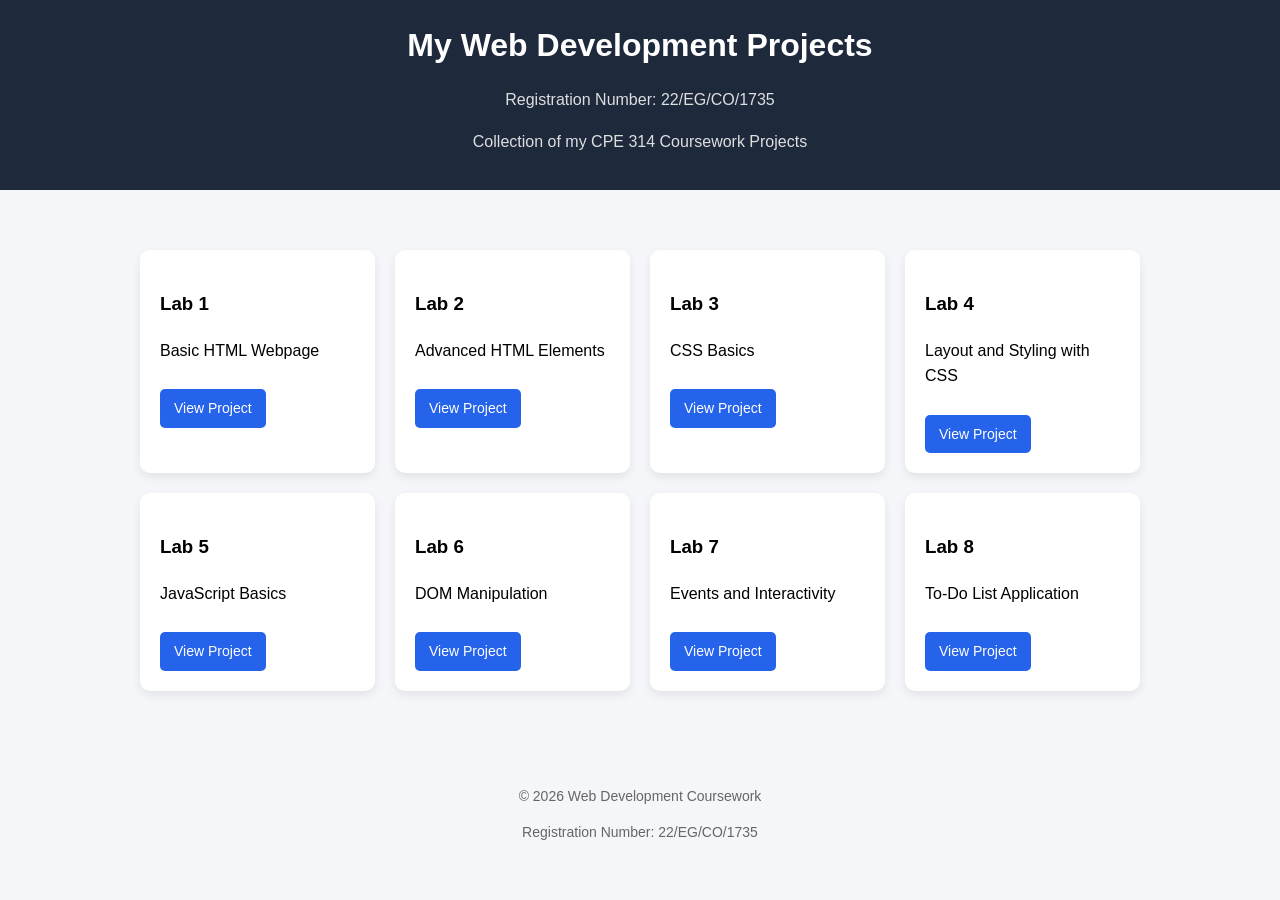
==== index.html @ 14e2ecc7 "Add index.html" ====
﻿<!DOCTYPE html>
<html lang="en">
<head>
    <meta charset="UTF-8">
    <meta name="viewport" content="width=device-width, initial-scale=1.0">

    <title>My Web Development Projects</title>

    <style>
        /* ===== Base Page Styling ===== */
        body {
            font-family: Arial, Helvetica, sans-serif;
            margin: 0;
            background-color: #f4f6f9;
            line-height: 1.6;
        }

        /* ===== Header Section ===== */
        header {
            background-color: #1e293b;
            color: white;
            padding: 20px;
            text-align: center;
        }

        header h1 {
            margin: 0;
        }

        header p {
            opacity: 0.85;
        }

        /* ===== Main Content Container ===== */
        main {
            max-width: 1000px;
            margin: 40px auto;
            padding: 20px;
        }

        /* ===== Projects Grid Layout ===== */
        .projects {
            display: grid;
            grid-template-columns: repeat(auto-fit, minmax(220px, 1fr));
            gap: 20px;
        }

        /* ===== Project Card Styling ===== */
        .card {
            background-color: white;
            padding: 20px;
            border-radius: 10px;
            box-shadow: 0 4px 10px rgba(0, 0, 0, 0.08);
            transition: transform 0.2s, box-shadow 0.2s;
        }

        /* Hover effect */
        .card:hover {
            transform: translateY(-5px);
            box-shadow: 0 8px 20px rgba(0, 0, 0, 0.15);
        }

        /* Project button link */
        .card a {
            text-decoration: none;
            display: inline-block;
            margin-top: 10px;
            padding: 8px 14px;
            background-color: #2563eb;
            color: white;
            border-radius: 5px;
            font-size: 14px;
        }

        .card a:hover {
            background-color: #1d4ed8;
        }

        /* ===== Footer ===== */
        footer {
            text-align: center;
            padding: 20px;
            color: #666;
            font-size: 14px;
        }
    </style>
</head>

<body>
    
    <header>
        <h1>My Web Development Projects</h1>
        <p>Registration Number: 22/EG/CO/1735</p>
        <p>Collection of my CPE 314 Coursework Projects</p>
    </header>

    
    <main>
        <section class="projects">
            
            <div class="card">
                <h3>Lab 1</h3>
                <p>Basic HTML Webpage</p>
                <a href="lab1/index.html">View Project</a>
            </div>

            
            <div class="card">
                <h3>Lab 2</h3>
                <p>Advanced HTML Elements</p>
                <a href="lab2/index.html">View Project</a>
            </div>

            
            <div class="card">
                <h3>Lab 3</h3>
                <p>CSS Basics</p>
                <a href="lab3/lab3.html">View Project</a>
            </div>

            
            <div class="card">
                <h3>Lab 4</h3>
                <p>Layout and Styling with CSS</p>
                <a href="lab4/lab4.html">View Project</a>
            </div>

            
            <div class="card">
                <h3>Lab 5</h3>
                <p>JavaScript Basics</p>
                <a href="lab5/lab5.html">View Project</a>
            </div>

            
            <div class="card">
                <h3>Lab 6</h3>
                <p>DOM Manipulation</p>
                <a href="lab6/lab6.html">View Project</a>
            </div>

            
            <div class="card">
                <h3>Lab 7</h3>
                <p>Events and Interactivity</p>
                <a href="lab7/lab7.html">View Project</a>
            </div>

            
            <div class="card">
                <h3>Lab 8</h3>
                <p>To-Do List Application</p>
                <a href="lab8/todo.html">View Project</a>
            </div>
        </section>
    </main>

    
    <footer>
        <p>© 2026 Web Development Coursework</p>
        <p>Registration Number: 22/EG/CO/1735</p>
    </footer>
</body>
</html>
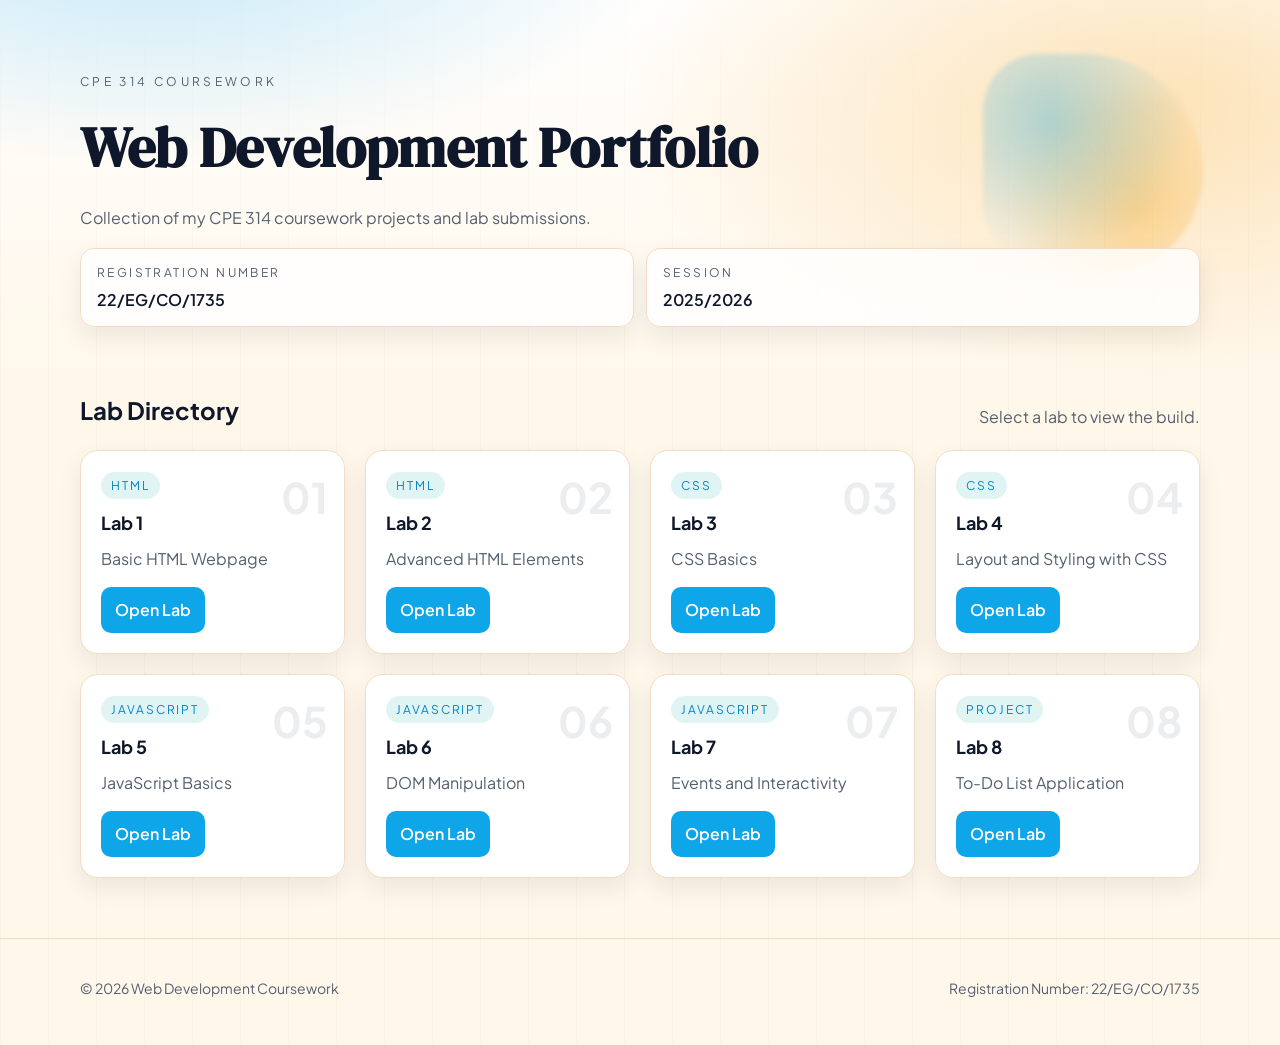
==== commit 93acb8a5: "Update index page design" ====
--- a/index.html
+++ b/index.html
@@ -3,163 +3,387 @@
 <head>
     <meta charset="UTF-8">
     <meta name="viewport" content="width=device-width, initial-scale=1.0">
-
     <title>My Web Development Projects</title>
 
+    <link rel="preconnect" href="https://fonts.googleapis.com">
+    <link rel="preconnect" href="https://fonts.gstatic.com" crossorigin>
+    <link href="https://fonts.googleapis.com/css2?family=DM+Serif+Display&family=Plus+Jakarta+Sans:wght@400;600;700&display=swap" rel="stylesheet">
+
     <style>
-        /* ===== Base Page Styling ===== */
+        :root {
+            --ink: #0f172a;
+            --muted: #556070;
+            --accent: #0ea5e9;
+            --accent-dark: #0284c7;
+            --accent-warm: #f59e0b;
+            --card: #ffffff;
+            --stroke: #f2dcc5;
+            --bg: #fff7ea;
+            --shadow: 0 20px 50px rgba(15, 23, 42, 0.12);
+            --shadow-soft: 0 10px 24px rgba(15, 23, 42, 0.08);
+        }
+
+        * {
+            box-sizing: border-box;
+        }
+
         body {
-            font-family: Arial, Helvetica, sans-serif;
             margin: 0;
-            background-color: #f4f6f9;
+            font-family: "Plus Jakarta Sans", "Segoe UI", system-ui, -apple-system, sans-serif;
+            color: var(--ink);
+            background:
+                radial-gradient(900px 450px at 12% -10%, rgba(14, 165, 233, 0.28), transparent 60%),
+                radial-gradient(820px 420px at 90% 10%, rgba(245, 158, 11, 0.28), transparent 65%),
+                linear-gradient(180deg, rgba(255, 255, 255, 0.9), transparent 38%),
+                repeating-linear-gradient(90deg, rgba(15, 23, 42, 0.03) 0 1px, transparent 1px 48px);
+            background-color: var(--bg);
             line-height: 1.6;
-        }
-
-        /* ===== Header Section ===== */
+            min-height: 100vh;
+        }
+
+        .page {
+            min-height: 100vh;
+            display: flex;
+            flex-direction: column;
+        }
+
+        .container {
+            width: min(1120px, 92vw);
+            margin: 0 auto;
+        }
+
         header {
-            background-color: #1e293b;
-            color: white;
+            position: relative;
+            padding: 72px 0 56px;
+            overflow: hidden;
+        }
+
+        header::before {
+            content: "";
+            position: absolute;
+            inset: 14% 6% auto auto;
+            width: 220px;
+            height: 220px;
+            border-radius: 32% 68% 58% 42%;
+            background: radial-gradient(circle at 30% 30%, rgba(14, 165, 233, 0.4), transparent 65%),
+                        radial-gradient(circle at 70% 70%, rgba(245, 158, 11, 0.4), transparent 60%);
+            filter: blur(2px);
+            opacity: 0.8;
+            animation: drift 18s ease-in-out infinite;
+            z-index: 0;
+        }
+
+        .hero {
+            display: grid;
+            grid-template-columns: repeat(auto-fit, minmax(260px, 1fr));
+            gap: 32px;
+            align-items: center;
+            position: relative;
+            z-index: 1;
+        }
+
+        .eyebrow {
+            text-transform: uppercase;
+            letter-spacing: 0.28em;
+            font-size: 12px;
+            color: var(--muted);
+            margin: 0 0 8px;
+        }
+
+        h1 {
+            font-family: "DM Serif Display", "Times New Roman", serif;
+            font-size: clamp(36px, 4.6vw, 56px);
+            margin: 0 0 12px;
+        }
+
+        .hero p {
+            margin: 0 0 12px;
+            color: var(--muted);
+            max-width: 60ch;
+        }
+
+        .meta-grid {
+            display: grid;
+            grid-template-columns: repeat(auto-fit, minmax(180px, 1fr));
+            gap: 12px;
+            margin-top: 18px;
+        }
+
+        .meta-card {
+            border: 1px solid var(--stroke);
+            background: rgba(255, 255, 255, 0.8);
+            border-radius: 14px;
+            padding: 14px 16px;
+            box-shadow: var(--shadow-soft);
+        }
+
+        .meta-title {
+            display: block;
+            font-size: 12px;
+            text-transform: uppercase;
+            letter-spacing: 0.2em;
+            color: var(--muted);
+            margin-bottom: 4px;
+        }
+
+        .meta-value {
+            font-weight: 600;
+        }
+
+
+        main {
+            padding: 8px 0 60px;
+            flex: 1;
+        }
+
+        .section-head {
+            display: flex;
+            align-items: flex-end;
+            justify-content: space-between;
+            gap: 16px;
+            margin-bottom: 20px;
+        }
+
+        .section-head h2 {
+            margin: 0;
+            font-size: 24px;
+        }
+
+        .section-head p {
+            margin: 0;
+            color: var(--muted);
+        }
+
+        .lab-grid {
+            display: grid;
+            grid-template-columns: repeat(auto-fit, minmax(240px, 1fr));
+            gap: 20px;
+        }
+
+        .lab-card {
+            position: relative;
+            border-radius: 18px;
+            border: 1px solid var(--stroke);
+            background: var(--card);
             padding: 20px;
-            text-align: center;
-        }
-
-        header h1 {
-            margin: 0;
-        }
-
-        header p {
-            opacity: 0.85;
-        }
-
-        /* ===== Main Content Container ===== */
-        main {
-            max-width: 1000px;
-            margin: 40px auto;
-            padding: 20px;
-        }
-
-        /* ===== Projects Grid Layout ===== */
-        .projects {
-            display: grid;
-            grid-template-columns: repeat(auto-fit, minmax(220px, 1fr));
-            gap: 20px;
-        }
-
-        /* ===== Project Card Styling ===== */
-        .card {
-            background-color: white;
-            padding: 20px;
+            overflow: hidden;
+            box-shadow: var(--shadow-soft);
+            transform: translateY(12px);
+            opacity: 0;
+            animation: rise 700ms ease forwards;
+        }
+
+        .lab-card::before {
+            content: attr(data-number);
+            position: absolute;
+            top: 12px;
+            right: 16px;
+            font-size: 42px;
+            font-weight: 700;
+            color: rgba(15, 23, 42, 0.08);
+        }
+
+        .lab-card h3 {
+            margin: 0 0 8px;
+            font-size: 18px;
+        }
+
+        .lab-card p {
+            margin: 0 0 16px;
+            color: var(--muted);
+        }
+
+        .lab-card a {
+            display: inline-flex;
+            align-items: center;
+            gap: 8px;
+            padding: 10px 14px;
             border-radius: 10px;
-            box-shadow: 0 4px 10px rgba(0, 0, 0, 0.08);
-            transition: transform 0.2s, box-shadow 0.2s;
-        }
-
-        /* Hover effect */
-        .card:hover {
-            transform: translateY(-5px);
-            box-shadow: 0 8px 20px rgba(0, 0, 0, 0.15);
-        }
-
-        /* Project button link */
-        .card a {
+            background: var(--accent);
+            color: #ffffff;
             text-decoration: none;
+            font-weight: 600;
+            transition: transform 0.2s ease, background 0.2s ease;
+        }
+
+        .lab-card a:hover {
+            background: var(--accent-dark);
+            transform: translateY(-2px);
+        }
+
+        .lab-card .tag {
             display: inline-block;
-            margin-top: 10px;
-            padding: 8px 14px;
-            background-color: #2563eb;
-            color: white;
-            border-radius: 5px;
+            margin-bottom: 10px;
+            padding: 4px 10px;
+            border-radius: 999px;
+            font-size: 12px;
+            letter-spacing: 0.16em;
+            text-transform: uppercase;
+            color: var(--accent-dark);
+            background: rgba(14, 165, 164, 0.12);
+        }
+
+        .lab-card:nth-child(1) { animation-delay: 0ms; }
+        .lab-card:nth-child(2) { animation-delay: 60ms; }
+        .lab-card:nth-child(3) { animation-delay: 120ms; }
+        .lab-card:nth-child(4) { animation-delay: 180ms; }
+        .lab-card:nth-child(5) { animation-delay: 240ms; }
+        .lab-card:nth-child(6) { animation-delay: 300ms; }
+        .lab-card:nth-child(7) { animation-delay: 360ms; }
+        .lab-card:nth-child(8) { animation-delay: 420ms; }
+
+        footer {
+            border-top: 1px solid var(--stroke);
+            padding: 24px 0 32px;
+            color: var(--muted);
             font-size: 14px;
         }
 
-        .card a:hover {
-            background-color: #1d4ed8;
-        }
-
-        /* ===== Footer ===== */
-        footer {
-            text-align: center;
-            padding: 20px;
-            color: #666;
-            font-size: 14px;
+        .footer-inner {
+            display: flex;
+            justify-content: space-between;
+            flex-wrap: wrap;
+            gap: 12px;
+        }
+
+        @keyframes drift {
+            0%, 100% { transform: translateY(0); }
+            50% { transform: translateY(20px); }
+        }
+
+        @keyframes rise {
+            from {
+                opacity: 0;
+                transform: translateY(18px);
+            }
+            to {
+                opacity: 1;
+                transform: translateY(0);
+            }
+        }
+
+        @media (max-width: 760px) {
+            header {
+                padding: 56px 0 40px;
+            }
+
+            .section-head {
+                flex-direction: column;
+                align-items: flex-start;
+            }
+        }
+
+        @media (prefers-reduced-motion: reduce) {
+            header::before,
+            .lab-card {
+                animation: none;
+            }
+
+            .lab-card,
+            .lab-card a {
+                transition: none;
+            }
         }
     </style>
 </head>
 
 <body>
-    
-    <header>
-        <h1>My Web Development Projects</h1>
-        <p>Registration Number: 22/EG/CO/1735</p>
-        <p>Collection of my CPE 314 Coursework Projects</p>
-    </header>
-
-    
-    <main>
-        <section class="projects">
-            
-            <div class="card">
-                <h3>Lab 1</h3>
-                <p>Basic HTML Webpage</p>
-                <a href="lab1/index.html">View Project</a>
+    <div class="page">
+        <header>
+            <div class="container hero">
+                <div>
+                    <p class="eyebrow">CPE 314 Coursework</p>
+                    <h1>Web Development Portfolio</h1>
+                    <p>Collection of my CPE 314 coursework projects and lab submissions.</p>
+
+                    <div class="meta-grid">
+                        <div class="meta-card">
+                            <span class="meta-title">Registration Number</span>
+                            <span class="meta-value">22/EG/CO/1735</span>
+                        </div>
+                        <div class="meta-card">
+                            <span class="meta-title">Session</span>
+                            <span class="meta-value">2025/2026</span>
+                        </div>
+                    </div>
+                </div>
+
             </div>
-
-            
-            <div class="card">
-                <h3>Lab 2</h3>
-                <p>Advanced HTML Elements</p>
-                <a href="lab2/index.html">View Project</a>
+        </header>
+
+        <main>
+            <div class="container">
+                <div class="section-head">
+                    <h2>Lab Directory</h2>
+                    <p>Select a lab to view the build.</p>
+                </div>
+
+                <section class="lab-grid">
+                    <article class="lab-card" data-number="01">
+                        <span class="tag">HTML</span>
+                        <h3>Lab 1</h3>
+                        <p>Basic HTML Webpage</p>
+                        <a href="lab1/index.html">Open Lab</a>
+                    </article>
+
+                    <article class="lab-card" data-number="02">
+                        <span class="tag">HTML</span>
+                        <h3>Lab 2</h3>
+                        <p>Advanced HTML Elements</p>
+                        <a href="lab2/index.html">Open Lab</a>
+                    </article>
+
+                    <article class="lab-card" data-number="03">
+                        <span class="tag">CSS</span>
+                        <h3>Lab 3</h3>
+                        <p>CSS Basics</p>
+                        <a href="lab3/lab3.html">Open Lab</a>
+                    </article>
+
+                    <article class="lab-card" data-number="04">
+                        <span class="tag">CSS</span>
+                        <h3>Lab 4</h3>
+                        <p>Layout and Styling with CSS</p>
+                        <a href="lab4/lab4.html">Open Lab</a>
+                    </article>
+
+                    <article class="lab-card" data-number="05">
+                        <span class="tag">JavaScript</span>
+                        <h3>Lab 5</h3>
+                        <p>JavaScript Basics</p>
+                        <a href="lab5/lab5.html">Open Lab</a>
+                    </article>
+
+                    <article class="lab-card" data-number="06">
+                        <span class="tag">JavaScript</span>
+                        <h3>Lab 6</h3>
+                        <p>DOM Manipulation</p>
+                        <a href="lab6/lab6.html">Open Lab</a>
+                    </article>
+
+                    <article class="lab-card" data-number="07">
+                        <span class="tag">JavaScript</span>
+                        <h3>Lab 7</h3>
+                        <p>Events and Interactivity</p>
+                        <a href="lab7/lab7.html">Open Lab</a>
+                    </article>
+
+                    <article class="lab-card" data-number="08">
+                        <span class="tag">Project</span>
+                        <h3>Lab 8</h3>
+                        <p>To-Do List Application</p>
+                        <a href="lab8/todo.html">Open Lab</a>
+                    </article>
+                </section>
             </div>
-
-            
-            <div class="card">
-                <h3>Lab 3</h3>
-                <p>CSS Basics</p>
-                <a href="lab3/lab3.html">View Project</a>
+        </main>
+
+        <footer>
+            <div class="container footer-inner">
+                <p>© 2026 Web Development Coursework</p>
+                <p>Registration Number: 22/EG/CO/1735</p>
             </div>
-
-            
-            <div class="card">
-                <h3>Lab 4</h3>
-                <p>Layout and Styling with CSS</p>
-                <a href="lab4/lab4.html">View Project</a>
-            </div>
-
-            
-            <div class="card">
-                <h3>Lab 5</h3>
-                <p>JavaScript Basics</p>
-                <a href="lab5/lab5.html">View Project</a>
-            </div>
-
-            
-            <div class="card">
-                <h3>Lab 6</h3>
-                <p>DOM Manipulation</p>
-                <a href="lab6/lab6.html">View Project</a>
-            </div>
-
-            
-            <div class="card">
-                <h3>Lab 7</h3>
-                <p>Events and Interactivity</p>
-                <a href="lab7/lab7.html">View Project</a>
-            </div>
-
-            
-            <div class="card">
-                <h3>Lab 8</h3>
-                <p>To-Do List Application</p>
-                <a href="lab8/todo.html">View Project</a>
-            </div>
-        </section>
-    </main>
-
-    
-    <footer>
-        <p>© 2026 Web Development Coursework</p>
-        <p>Registration Number: 22/EG/CO/1735</p>
-    </footer>
+        </footer>
+    </div>
 </body>
 </html>
-
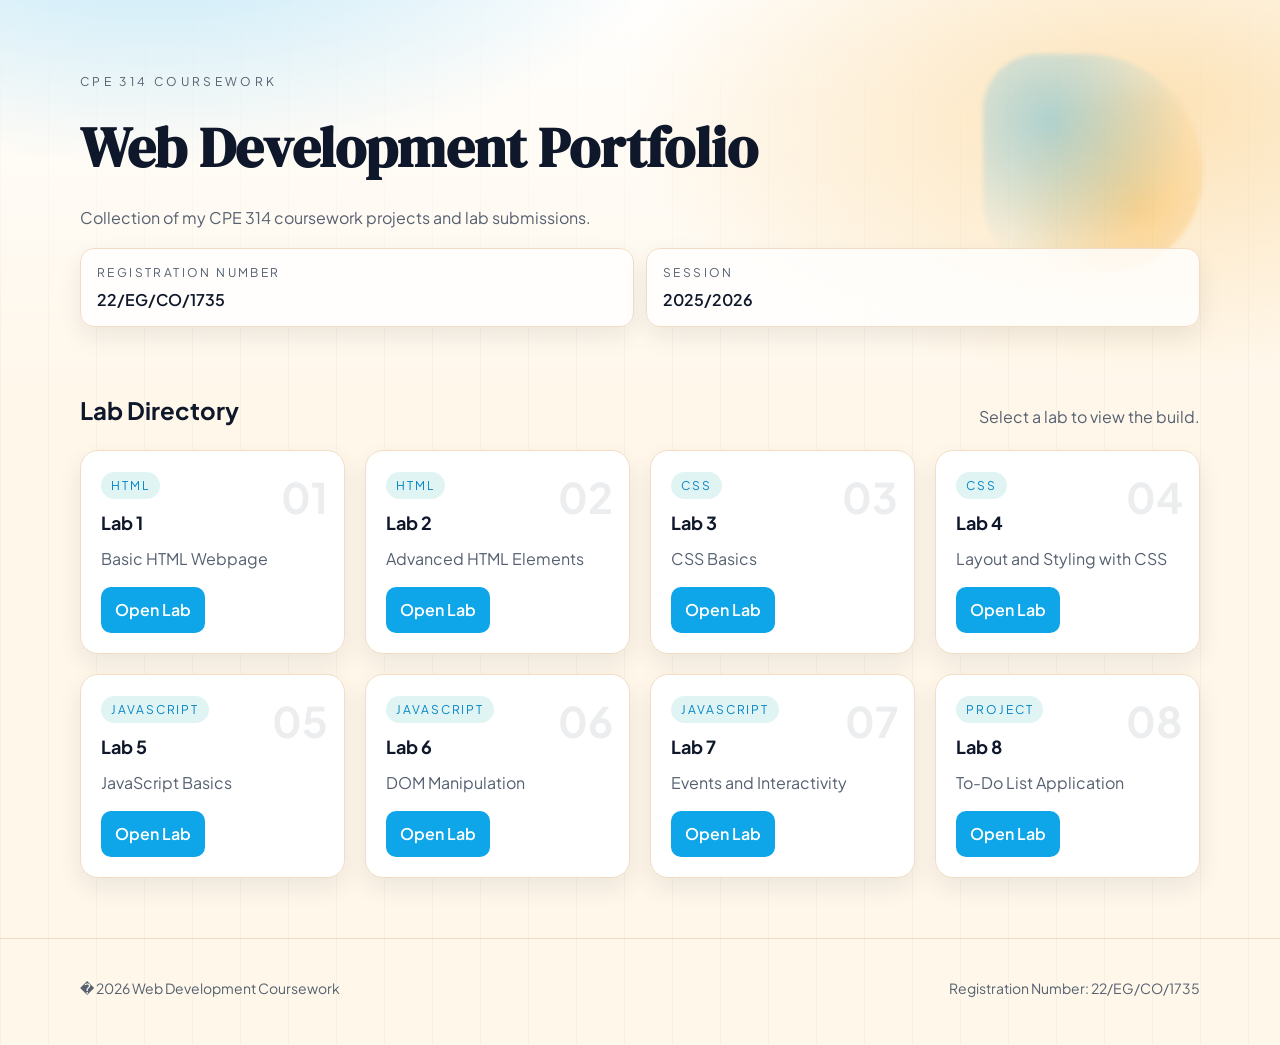
==== commit 961e4815: "Rename lab2 page to lab2.html" ====
--- a/index.html
+++ b/index.html
@@ -1,4 +1,4 @@
-﻿<!DOCTYPE html>
+<!DOCTYPE html>
 <html lang="en">
 <head>
     <meta charset="UTF-8">
@@ -330,7 +330,7 @@
                         <span class="tag">HTML</span>
                         <h3>Lab 2</h3>
                         <p>Advanced HTML Elements</p>
-                        <a href="lab2/index.html">Open Lab</a>
+                        <a href="lab2/lab2.html">Open Lab</a>
                     </article>
 
                     <article class="lab-card" data-number="03">
@@ -380,7 +380,7 @@
 
         <footer>
             <div class="container footer-inner">
-                <p>© 2026 Web Development Coursework</p>
+                <p>� 2026 Web Development Coursework</p>
                 <p>Registration Number: 22/EG/CO/1735</p>
             </div>
         </footer>
